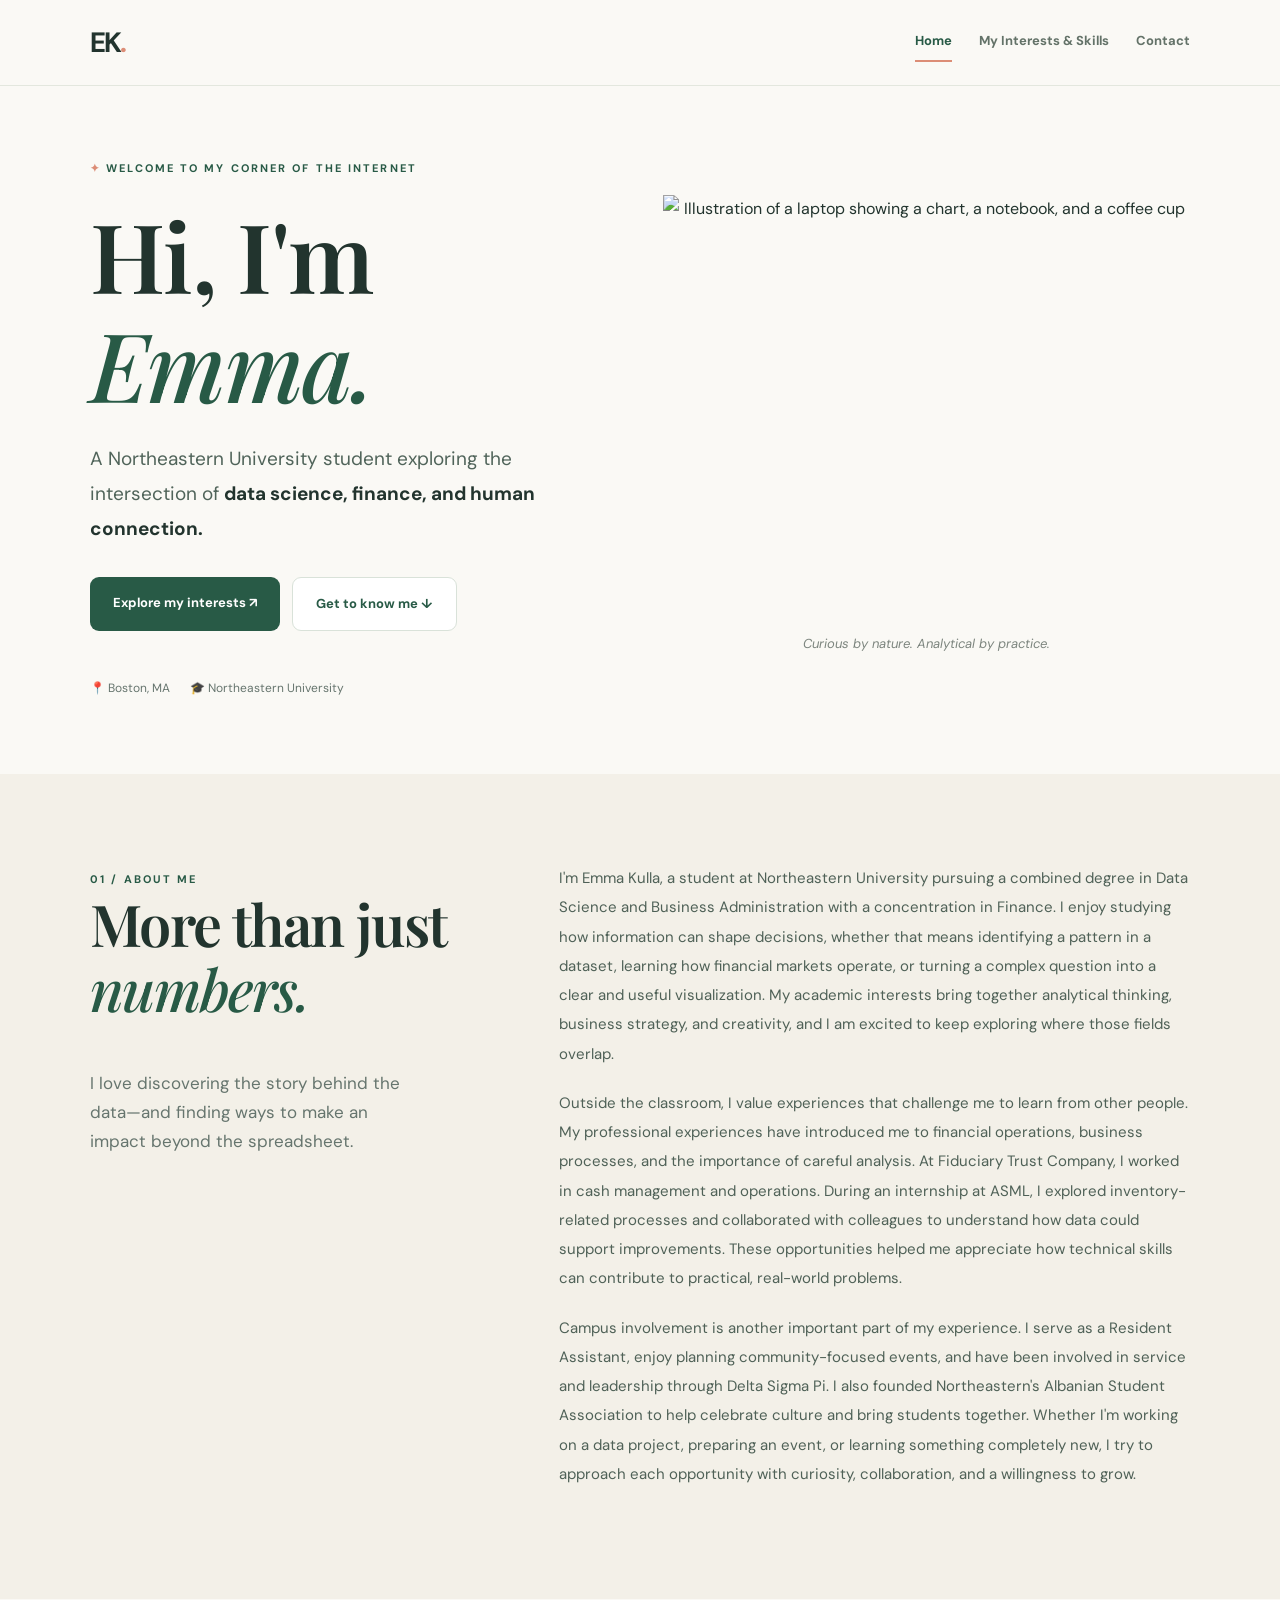
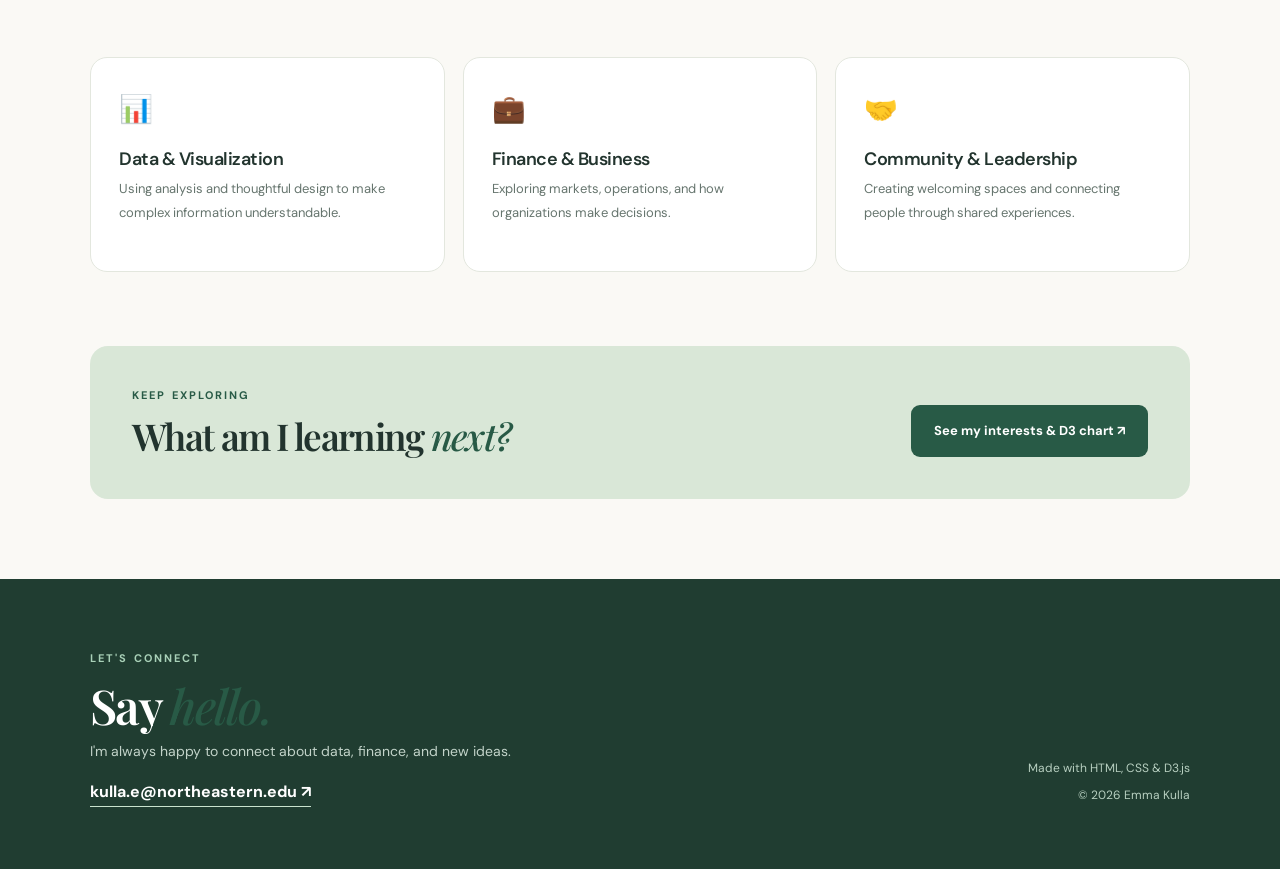
==== index.html @ 121f60bc "Add files via upload" ====
<!DOCTYPE html>
<html lang="en">
<head>
  <meta charset="UTF-8">
  <meta name="viewport" content="width=device-width, initial-scale=1">
  <meta name="description" content="Emma Kulla's personal website about data science, finance, and campus leadership.">
  <title>Emma Kulla | Home</title>
  <link rel="preconnect" href="https://fonts.googleapis.com">
  <link rel="preconnect" href="https://fonts.gstatic.com" crossorigin>
  <link href="https://fonts.googleapis.com/css2?family=DM+Sans:wght@400;500;600;700&family=Playfair+Display:wght@500;600;700&display=swap" rel="stylesheet">
  <link rel="stylesheet" href="styles.css">
</head>
<body>
  <header class="site-header">
    <div class="shell nav-wrap">
      <a class="brand" href="index.html">EK<span class="brand-dot">.</span></a>
      <nav aria-label="Main navigation">
        <a class="nav-link active" aria-current="page" href="index.html">Home</a>
        <a class="nav-link" href="interests.html">My Interests &amp; Skills</a>
        <a class="nav-link" href="#contact">Contact</a>
      </nav>
    </div>
  </header>
  <main>
    <section class="hero shell">
      <div class="hero-text">
        <span class="eyebrow"><span class="sparkle">✦</span> WELCOME TO MY CORNER OF THE INTERNET</span>
        <h1>Hi, I'm <em>Emma.</em></h1>
        <p class="lead">A Northeastern University student exploring the intersection of <strong>data science, finance, and human connection.</strong></p>
        <div class="hero-actions">
          <a class="button primary" href="interests.html">Explore my interests <span aria-hidden="true">↗</span></a>
          <a class="button secondary" href="#about">Get to know me ↓</a>
        </div>
        <div class="mini-facts"><span>📍 Boston, MA</span><span>🎓 Northeastern University</span></div>
      </div>
      <div class="hero-art">
        <img src="assets/hero-illustration.svg" alt="Illustration of a laptop showing a chart, a notebook, and a coffee cup" width="620" height="510">
        <span class="art-caption">Curious by nature. Analytical by practice.</span>
      </div>
    </section>
    <section id="about" class="about-section">
      <div class="shell split">
        <div><span class="eyebrow">01 / ABOUT ME</span><h2>More than just <em>numbers.</em></h2><p class="section-note">I love discovering the story behind the data—and finding ways to make an impact beyond the spreadsheet.</p></div>
        <div class="prose">
          <p>I'm Emma Kulla, a student at Northeastern University pursuing a combined degree in Data Science and Business Administration with a concentration in Finance. I enjoy studying how information can shape decisions, whether that means identifying a pattern in a dataset, learning how financial markets operate, or turning a complex question into a clear and useful visualization. My academic interests bring together analytical thinking, business strategy, and creativity, and I am excited to keep exploring where those fields overlap.</p>
          <p>Outside the classroom, I value experiences that challenge me to learn from other people. My professional experiences have introduced me to financial operations, business processes, and the importance of careful analysis. At Fiduciary Trust Company, I worked in cash management and operations. During an internship at ASML, I explored inventory-related processes and collaborated with colleagues to understand how data could support improvements. These opportunities helped me appreciate how technical skills can contribute to practical, real-world problems.</p>
          <p>Campus involvement is another important part of my experience. I serve as a Resident Assistant, enjoy planning community-focused events, and have been involved in service and leadership through Delta Sigma Pi. I also founded Northeastern's Albanian Student Association to help celebrate culture and bring students together. Whether I'm working on a data project, preparing an event, or learning something completely new, I try to approach each opportunity with curiosity, collaboration, and a willingness to grow.</p>
        </div>
      </div>
    </section>
    <section class="shell quick-cards" aria-label="Areas of focus">
      <article class="quick-card"><span class="card-icon">📊</span><h3>Data &amp; Visualization</h3><p>Using analysis and thoughtful design to make complex information understandable.</p></article>
      <article class="quick-card"><span class="card-icon">💼</span><h3>Finance &amp; Business</h3><p>Exploring markets, operations, and how organizations make decisions.</p></article>
      <article class="quick-card"><span class="card-icon">🤝</span><h3>Community &amp; Leadership</h3><p>Creating welcoming spaces and connecting people through shared experiences.</p></article>
    </section>
    <section class="cta-strip shell"><div><span class="eyebrow">KEEP EXPLORING</span><h2>What am I learning <em>next?</em></h2></div><a class="button primary" href="interests.html">See my interests &amp; D3 chart ↗</a></section>
  </main>
  <footer id="contact" class="footer"><div class="shell footer-layout"><div><span class="eyebrow">LET'S CONNECT</span><h2>Say <em>hello.</em></h2><p>I'm always happy to connect about data, finance, and new ideas.</p><a class="contact-email" href="mailto:kulla.e@northeastern.edu">kulla.e@northeastern.edu ↗</a></div><div class="footer-end"><span>Made with HTML, CSS &amp; D3.js</span><span>© 2026 Emma Kulla</span></div></div></footer>
</body>
</html>
---- styles.css ----
:root{--ink:#22342e;--muted:#66756e;--paper:#faf9f5;--cream:#f3f0e8;--sage:#d9e7d7;--green:#285a46;--coral:#dc8d76;--line:#e3e7de}*{box-sizing:border-box}html{scroll-behavior:smooth}body{margin:0;background:var(--paper);color:var(--ink);font-family:'DM Sans',Arial,sans-serif;line-height:1.7}a{color:inherit}img{max-width:100%;height:auto}.shell{width:min(1100px,calc(100% - 48px));margin-inline:auto}.site-header{background:rgba(250,249,245,.96);border-bottom:1px solid var(--line)}.nav-wrap{display:flex;align-items:center;justify-content:space-between;gap:20px;min-height:85px}.brand{font-weight:700;font-size:28px;letter-spacing:-2px;text-decoration:none}.brand-dot{color:var(--coral)}nav{display:flex;flex-wrap:wrap;gap:27px}nav a{font-weight:700;font-size:13px;text-decoration:none;padding:7px 0;color:#637268}nav a:hover,nav a.active{color:var(--green)}nav a.active{border-bottom:2px solid var(--coral)}.eyebrow{display:inline-block;font-size:11px;letter-spacing:2.1px;font-weight:700;color:var(--green)}.sparkle{color:var(--coral)}h1,h2,h3,h4,p{margin-top:0}h1,h2,h3{letter-spacing:-1.7px;line-height:1.13}h1,h2,h3,.footer h2{font-family:'Playfair Display',Georgia,serif;font-weight:600}em{color:var(--green);font-weight:500}h1{font-size:clamp(62px,7.5vw,103px);margin:20px 0 24px}h2{font-size:clamp(36px,4.5vw,58px)}h3{font-size:clamp(30px,3.3vw,44px)}h4{font-size:23px;margin:7px 0 0}.hero{min-height:650px;display:grid;grid-template-columns:1fr .98fr;align-items:center;gap:35px;padding-block:67px 76px}.hero-text{max-width:570px}.lead{font-size:19px;line-height:1.85;color:#50645a;max-width:510px}.lead strong{color:var(--ink);font-weight:700}.hero-actions{display:flex;gap:12px;flex-wrap:wrap;margin:30px 0}.button{display:inline-block;text-decoration:none;border-radius:9px;font-size:13px;font-weight:700;padding:15px 23px;transition:transform .2s ease,background .2s ease}.button:hover{transform:translateY(-2px)}.button.primary{background:var(--green);color:#fff}.button.primary:hover{background:#1c4535}.button.secondary{background:#fff;border:1px solid #d9e2d9;color:var(--green)}.mini-facts{display:flex;gap:20px;flex-wrap:wrap;color:var(--muted);font-size:12px;margin-top:47px}.hero-art{text-align:center}.hero-art img{display:block;width:100%}.art-caption{font-style:italic;font-size:13px;color:#7c857e}.about-section{background:var(--cream);padding:90px 0}.split{display:grid;grid-template-columns:.75fr 1.25fr;gap:90px}.section-note{color:var(--muted);font-size:17px;max-width:315px}.prose{color:#4f6157;font-size:15px;line-height:1.95}.prose p{margin-bottom:20px}.quick-cards{display:grid;grid-template-columns:repeat(3,1fr);gap:18px;padding-block:58px 74px}.quick-card{background:#fff;border:1px solid var(--line);border-radius:17px;padding:28px;min-height:215px}.card-icon{font-size:27px}.quick-card h3{font-family:'DM Sans',Arial,sans-serif;letter-spacing:-.5px;font-size:18px;margin:17px 0 8px}.quick-card p{font-size:13px;color:var(--muted);line-height:1.8}.cta-strip{background:var(--sage);padding:34px 42px 42px;border-radius:18px;display:flex;align-items:end;justify-content:space-between;gap:20px;margin-bottom:80px}.cta-strip h2{font-size:37px;margin:8px 0 0}.footer{background:#203d31;color:#fff;padding:64px 0}.footer-layout{display:flex;justify-content:space-between;align-items:end;gap:25px}.footer .eyebrow{color:#a9d1b8}.footer h2{font-size:48px;margin:8px 0}.footer p{font-size:14px;color:#c2d3c9}.contact-email{font-weight:700;text-decoration:none;border-bottom:1px solid #c9e3ce;padding-bottom:4px}.footer-end{display:flex;flex-direction:column;gap:7px;text-align:right;font-size:12px;color:#b7cfc0}.page-intro{display:grid;grid-template-columns:1fr .85fr;align-items:center;gap:50px;padding-block:82px 60px}.page-intro h2{font-size:clamp(48px,6vw,78px);margin:20px 0}.compact{max-width:560px}.interests-image{width:100%}.interests-copy{padding-block:15px 70px}.section-heading{max-width:760px;margin-bottom:28px}.section-heading h3{margin:12px 0 10px}.section-heading p{color:var(--muted);font-size:14px}.columns{columns:2;column-gap:48px}.columns p{break-inside:avoid}.chart-section{background:var(--cream);padding:75px 0 90px}.chart-card{background:white;border:1px solid var(--line);border-radius:18px;padding:30px 35px 20px;box-shadow:0 15px 30px rgba(34,52,46,.035)}.chart-top{display:flex;justify-content:space-between;align-items:center;gap:20px}.chart-pill{font-size:11px;color:var(--green);background:#e4efe5;border-radius:50px;padding:8px 14px;font-weight:700}#skills-chart svg{display:block;width:100%;height:auto;overflow:visible}.chart-detail{min-height:52px;background:#f6f9f5;border-radius:9px;padding:14px 18px;font-size:13px;color:var(--green)}.chart-source{font-size:11px;color:#7b8880;margin:14px 0 0}.interest-list{display:grid;grid-template-columns:1fr 1.1fr;gap:75px;padding-block:90px 35px}.interest-list ol{margin:0;padding-left:28px}.interest-list li{padding:0 0 19px 12px;color:#57665d}.interest-list li::marker{color:var(--coral);font-weight:700}.back-row{padding-bottom:80px}@media(max-width:800px){.hero,.split,.page-intro,.interest-list{grid-template-columns:1fr}.hero{padding-block:45px;gap:20px}.hero-art{max-width:580px;margin:auto}.split,.page-intro,.interest-list{gap:25px}.quick-cards{grid-template-columns:1fr}.columns{columns:1}.cta-strip,.footer-layout{align-items:start;flex-direction:column}.footer-end{text-align:left}.page-intro{padding-top:50px}.interests-image{max-width:400px}.mini-facts{margin-top:25px}}@media(max-width:480px){.shell{width:min(100% - 30px,1100px)}.nav-wrap{align-items:start;padding-block:15px;flex-direction:column;gap:8px}.site-header nav{gap:16px}h1{font-size:64px}.hero{min-height:0}.about-section,.chart-section{padding-block:55px}.chart-card{padding:20px 14px}.chart-top{align-items:start;flex-direction:column}.cta-strip{padding:25px}.footer{padding-block:45px}}
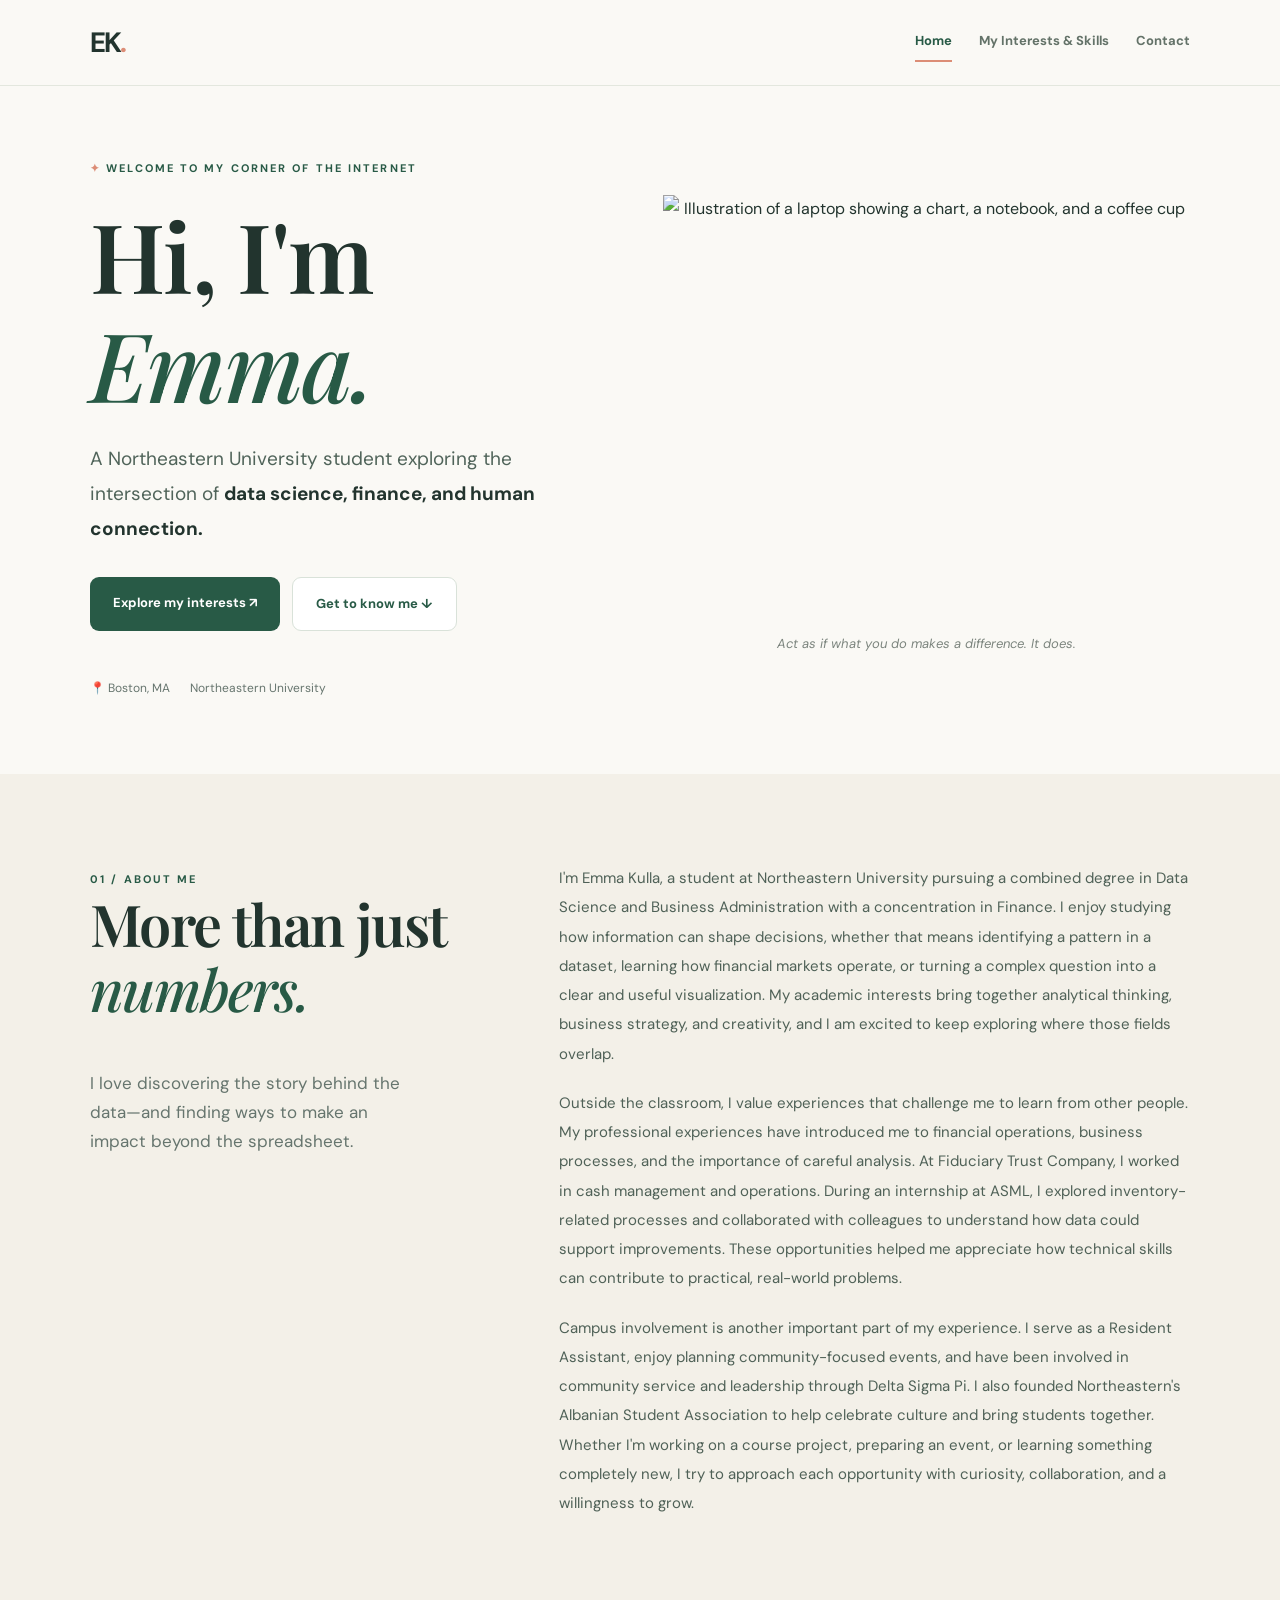
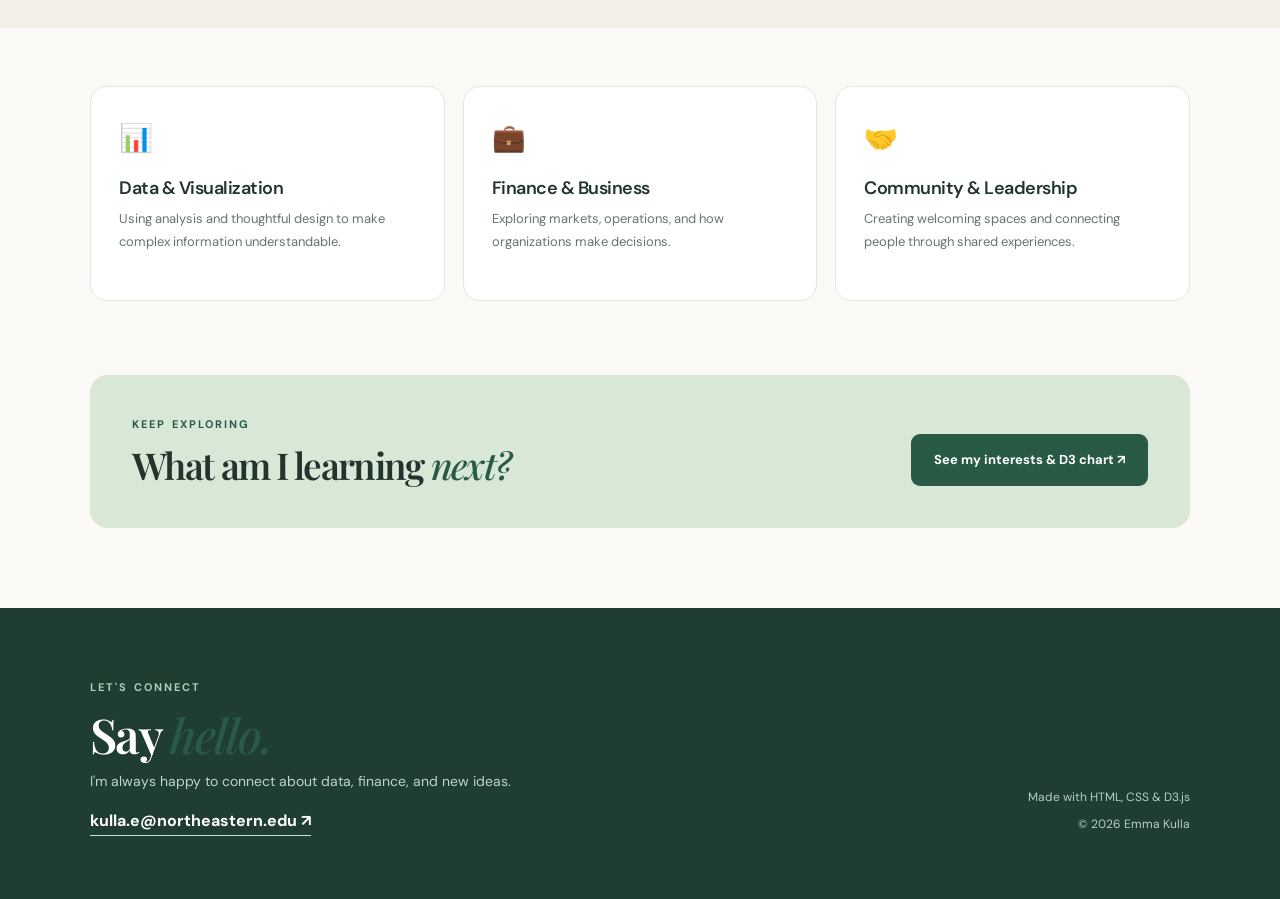
==== commit e40c3db4: "Update index.html" ====
--- a/index.html
+++ b/index.html
@@ -3,7 +3,7 @@
 <head>
   <meta charset="UTF-8">
   <meta name="viewport" content="width=device-width, initial-scale=1">
-  <meta name="description" content="Emma Kulla's personal website about data science, finance, and campus leadership.">
+  <meta name="description" content="Emma Kulla's personal website about her inolvements in data science, finance, and campus leadership.">
   <title>Emma Kulla | Home</title>
   <link rel="preconnect" href="https://fonts.googleapis.com">
   <link rel="preconnect" href="https://fonts.gstatic.com" crossorigin>
@@ -31,11 +31,11 @@
           <a class="button primary" href="interests.html">Explore my interests <span aria-hidden="true">↗</span></a>
           <a class="button secondary" href="#about">Get to know me ↓</a>
         </div>
-        <div class="mini-facts"><span>📍 Boston, MA</span><span>🎓 Northeastern University</span></div>
+        <div class="mini-facts"><span>📍 Boston, MA</span><span> Northeastern University</span></div>
       </div>
       <div class="hero-art">
-        <img src="assets/hero-illustration.svg" alt="Illustration of a laptop showing a chart, a notebook, and a coffee cup" width="620" height="510">
-        <span class="art-caption">Curious by nature. Analytical by practice.</span>
+        <img src="ahero-illustration.svg" alt="Illustration of a laptop showing a chart, a notebook, and a coffee cup" width="620" height="510">
+        <span class="art-caption">Act as if what you do makes a difference. It does.</span>
       </div>
     </section>
     <section id="about" class="about-section">
@@ -44,7 +44,7 @@
         <div class="prose">
           <p>I'm Emma Kulla, a student at Northeastern University pursuing a combined degree in Data Science and Business Administration with a concentration in Finance. I enjoy studying how information can shape decisions, whether that means identifying a pattern in a dataset, learning how financial markets operate, or turning a complex question into a clear and useful visualization. My academic interests bring together analytical thinking, business strategy, and creativity, and I am excited to keep exploring where those fields overlap.</p>
           <p>Outside the classroom, I value experiences that challenge me to learn from other people. My professional experiences have introduced me to financial operations, business processes, and the importance of careful analysis. At Fiduciary Trust Company, I worked in cash management and operations. During an internship at ASML, I explored inventory-related processes and collaborated with colleagues to understand how data could support improvements. These opportunities helped me appreciate how technical skills can contribute to practical, real-world problems.</p>
-          <p>Campus involvement is another important part of my experience. I serve as a Resident Assistant, enjoy planning community-focused events, and have been involved in service and leadership through Delta Sigma Pi. I also founded Northeastern's Albanian Student Association to help celebrate culture and bring students together. Whether I'm working on a data project, preparing an event, or learning something completely new, I try to approach each opportunity with curiosity, collaboration, and a willingness to grow.</p>
+          <p>Campus involvement is another important part of my experience. I serve as a Resident Assistant, enjoy planning community-focused events, and have been involved in community service and leadership through Delta Sigma Pi. I also founded Northeastern's Albanian Student Association to help celebrate culture and bring students together. Whether I'm working on a course project, preparing an event, or learning something completely new, I try to approach each opportunity with curiosity, collaboration, and a willingness to grow.</p>
         </div>
       </div>
     </section>
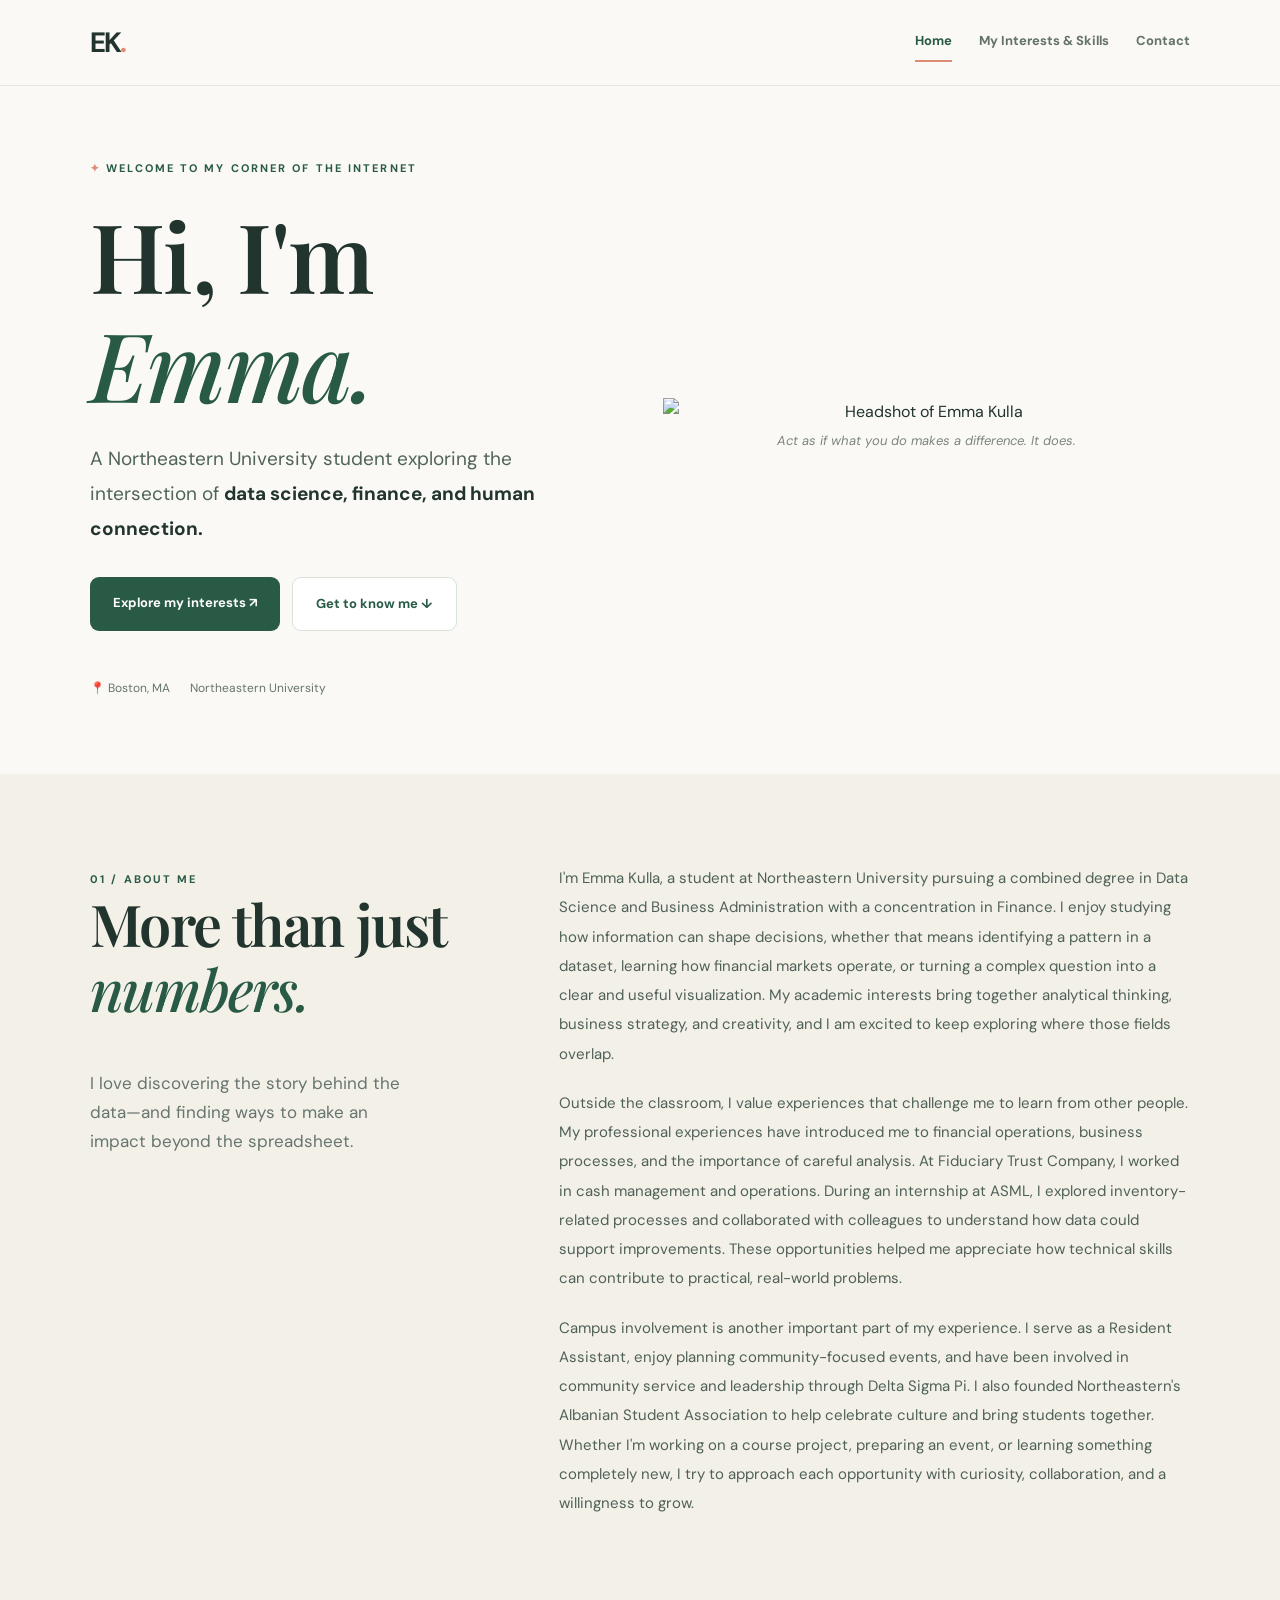
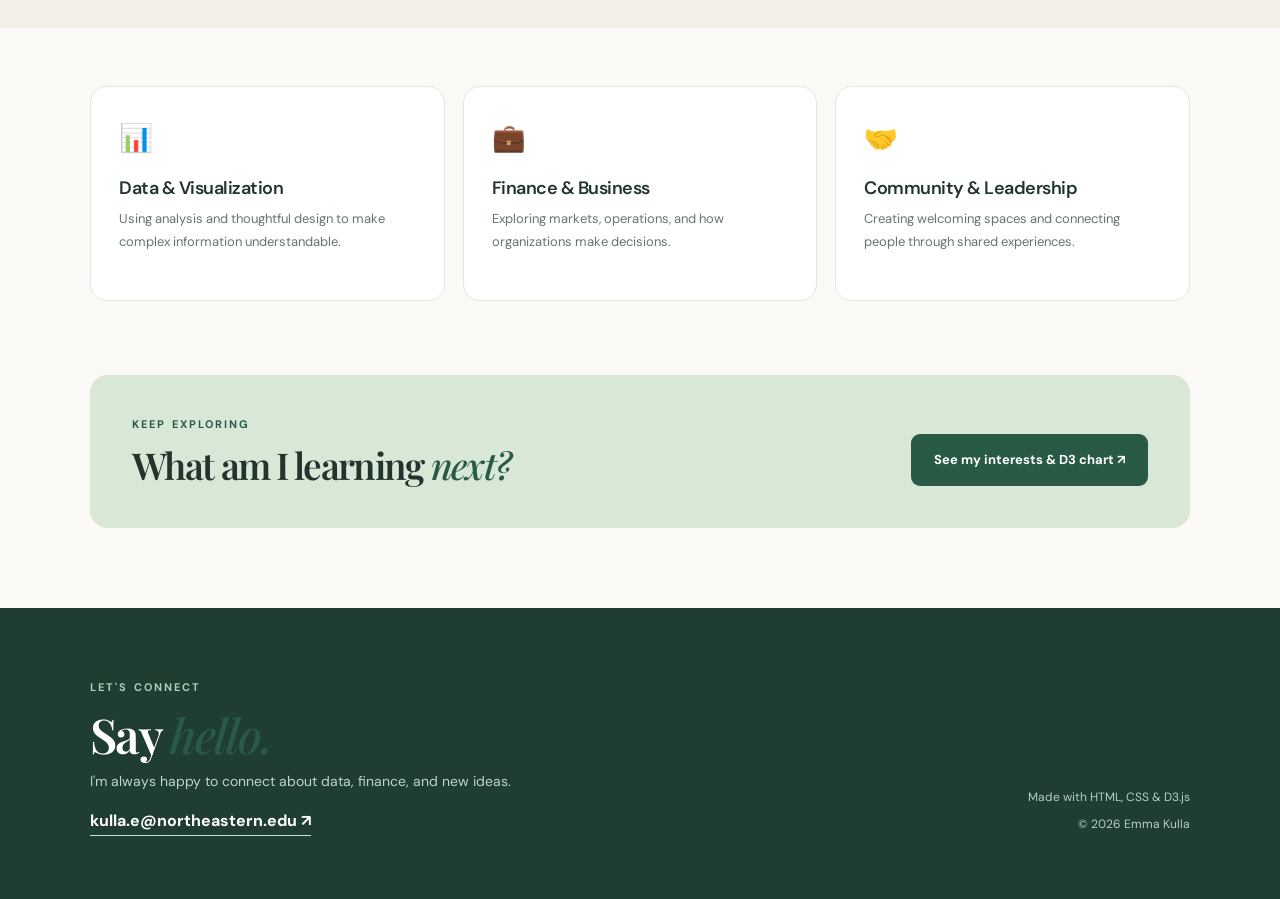
==== commit 9d90d4a0: "Update index.html" ====
--- a/index.html
+++ b/index.html
@@ -34,7 +34,7 @@
         <div class="mini-facts"><span>📍 Boston, MA</span><span> Northeastern University</span></div>
       </div>
       <div class="hero-art">
-        <img src="ahero-illustration.svg" alt="Illustration of a laptop showing a chart, a notebook, and a coffee cup" width="620" height="510">
+        <img src="emma-headshot.png" alt="Headshot of Emma Kulla" class="hero-headshot">
         <span class="art-caption">Act as if what you do makes a difference. It does.</span>
       </div>
     </section>
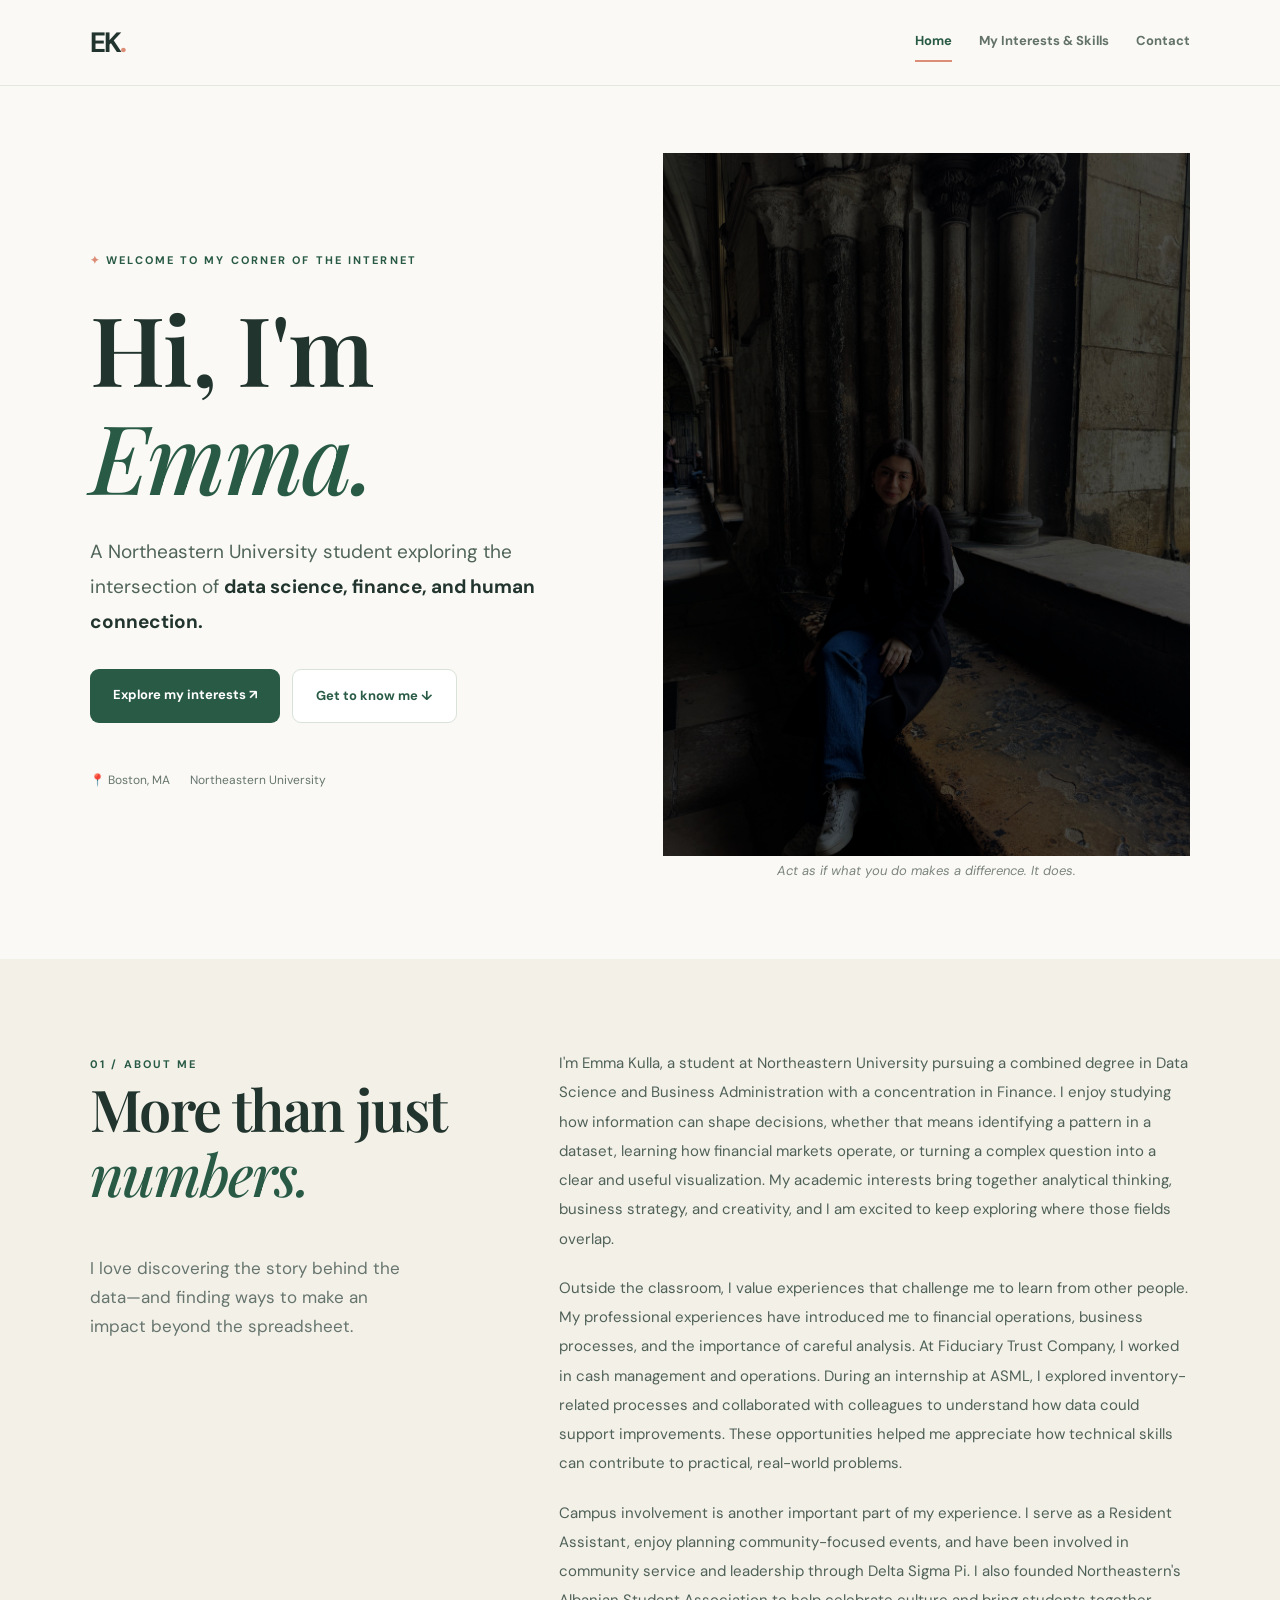
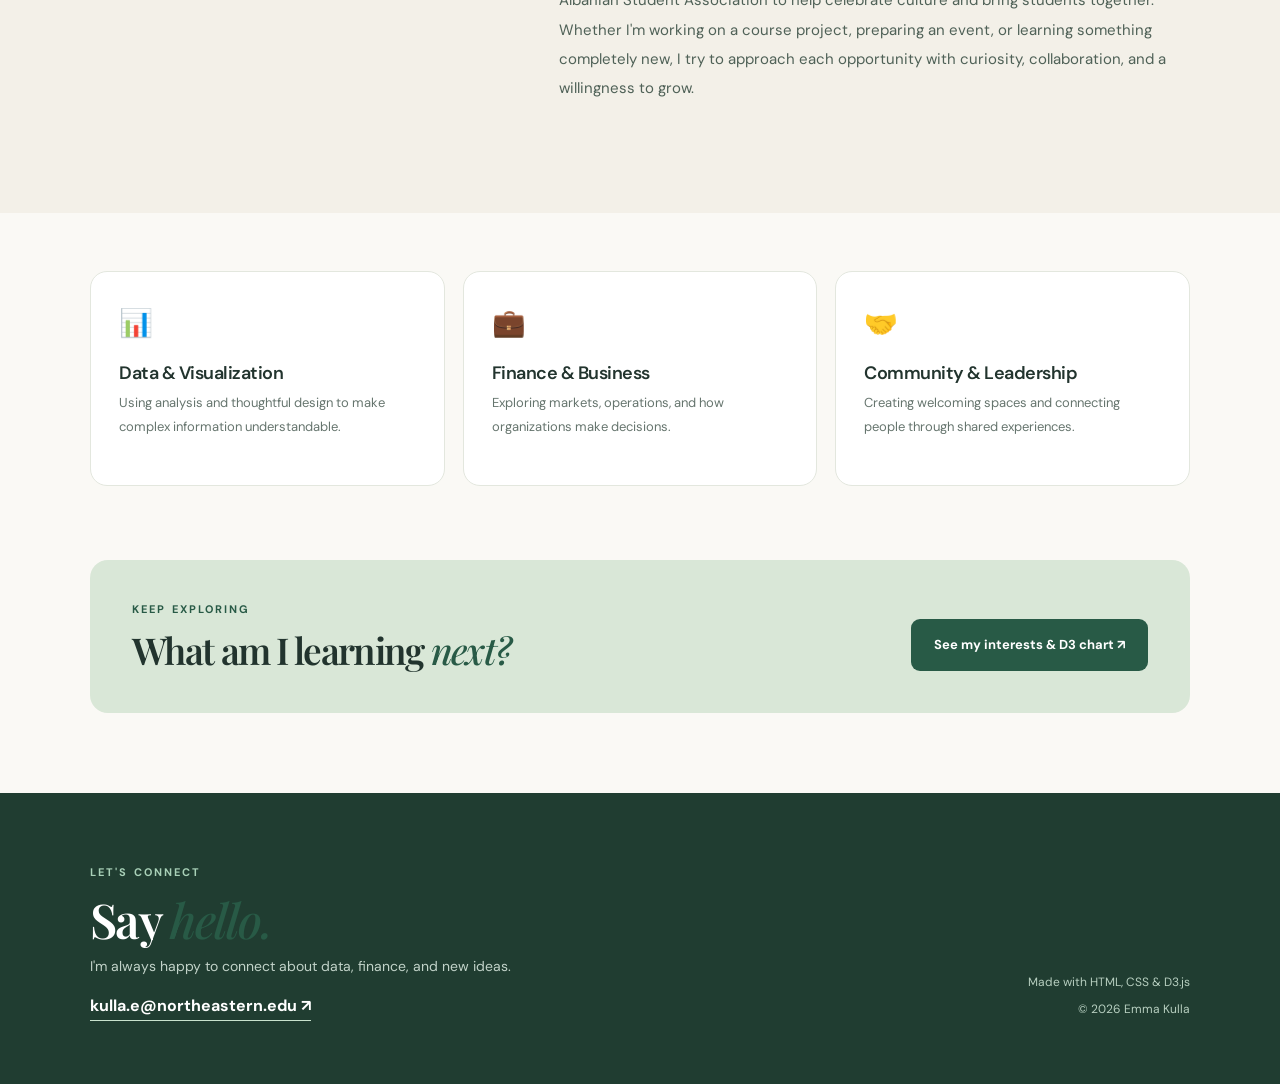
==== commit f6b6b018: "Update index.html" ====
--- a/index.html
+++ b/index.html
@@ -34,7 +34,7 @@
         <div class="mini-facts"><span>📍 Boston, MA</span><span> Northeastern University</span></div>
       </div>
       <div class="hero-art">
-        <img src="emma-headshot.png" alt="Headshot of Emma Kulla" class="hero-headshot">
+        <img src="emma_img.jpg" alt="Headshot of Emma Kulla" class="hero-headshot">
         <span class="art-caption">Act as if what you do makes a difference. It does.</span>
       </div>
     </section>
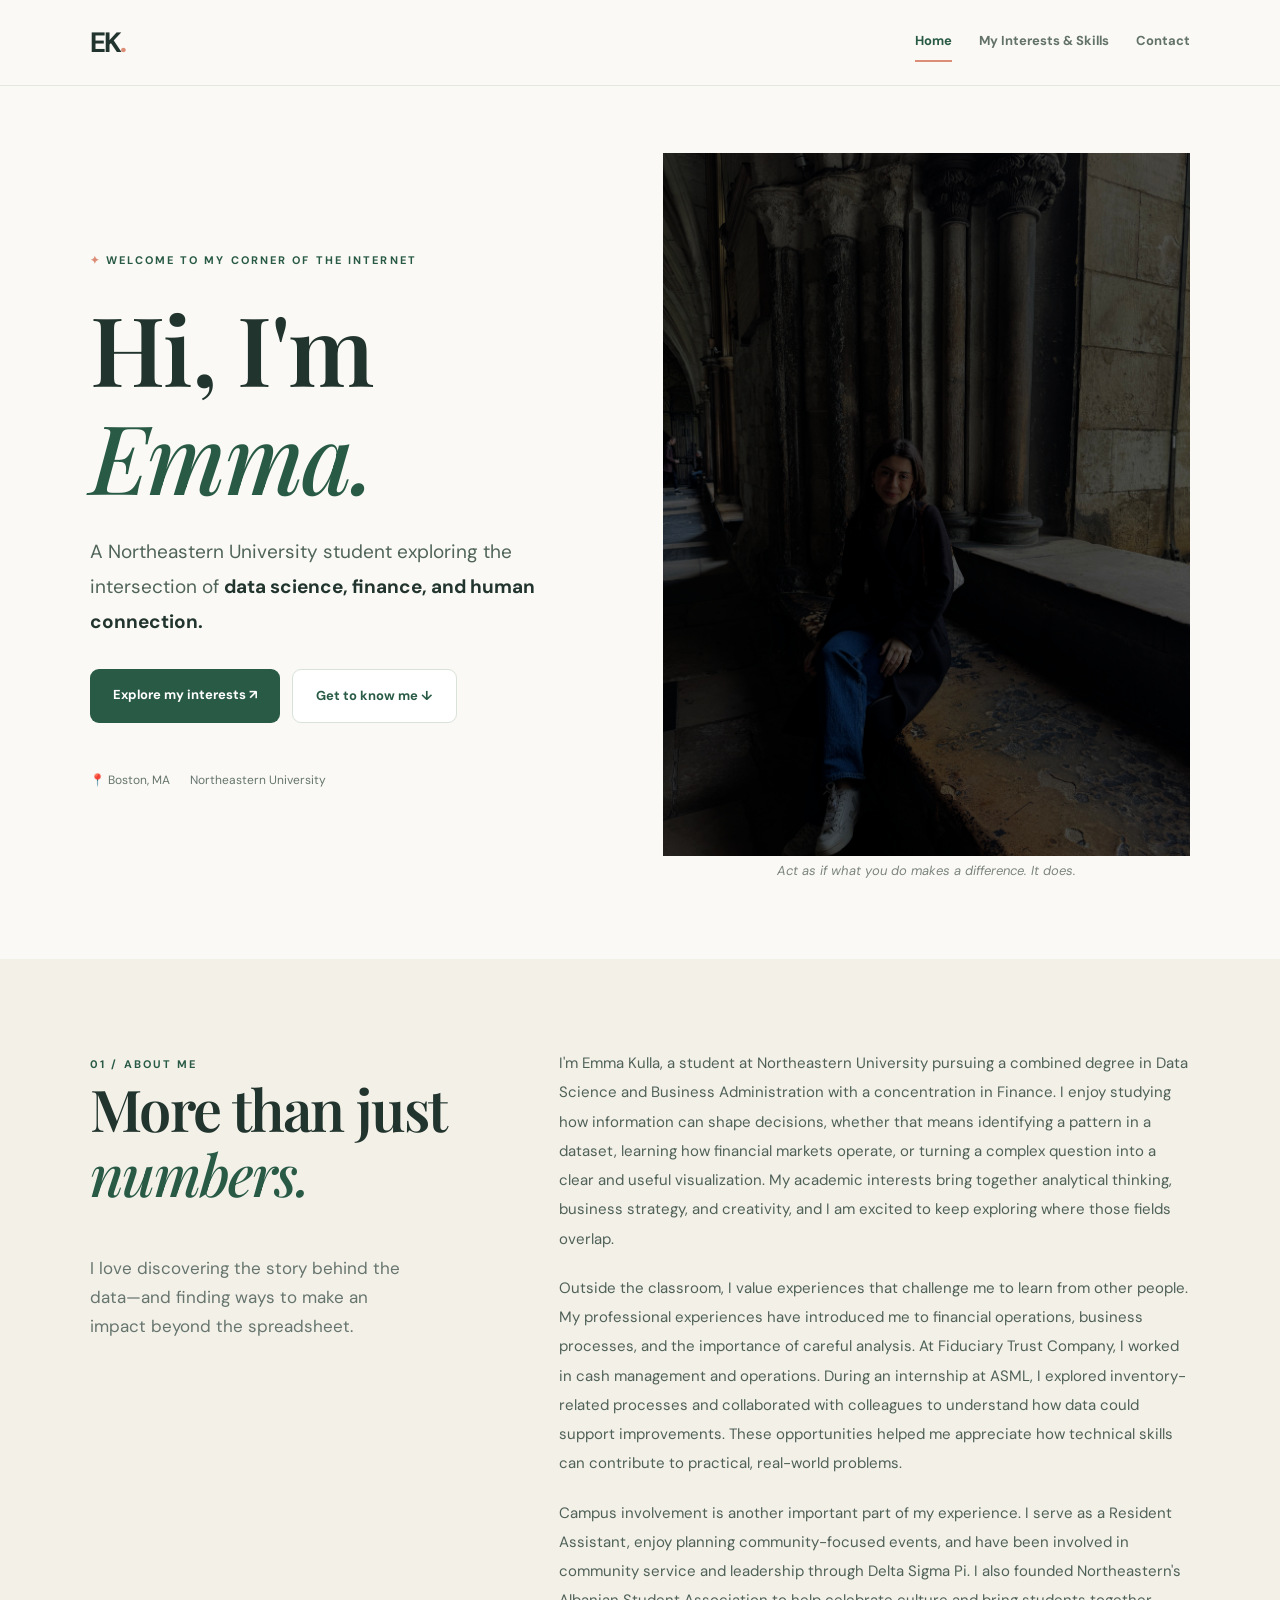
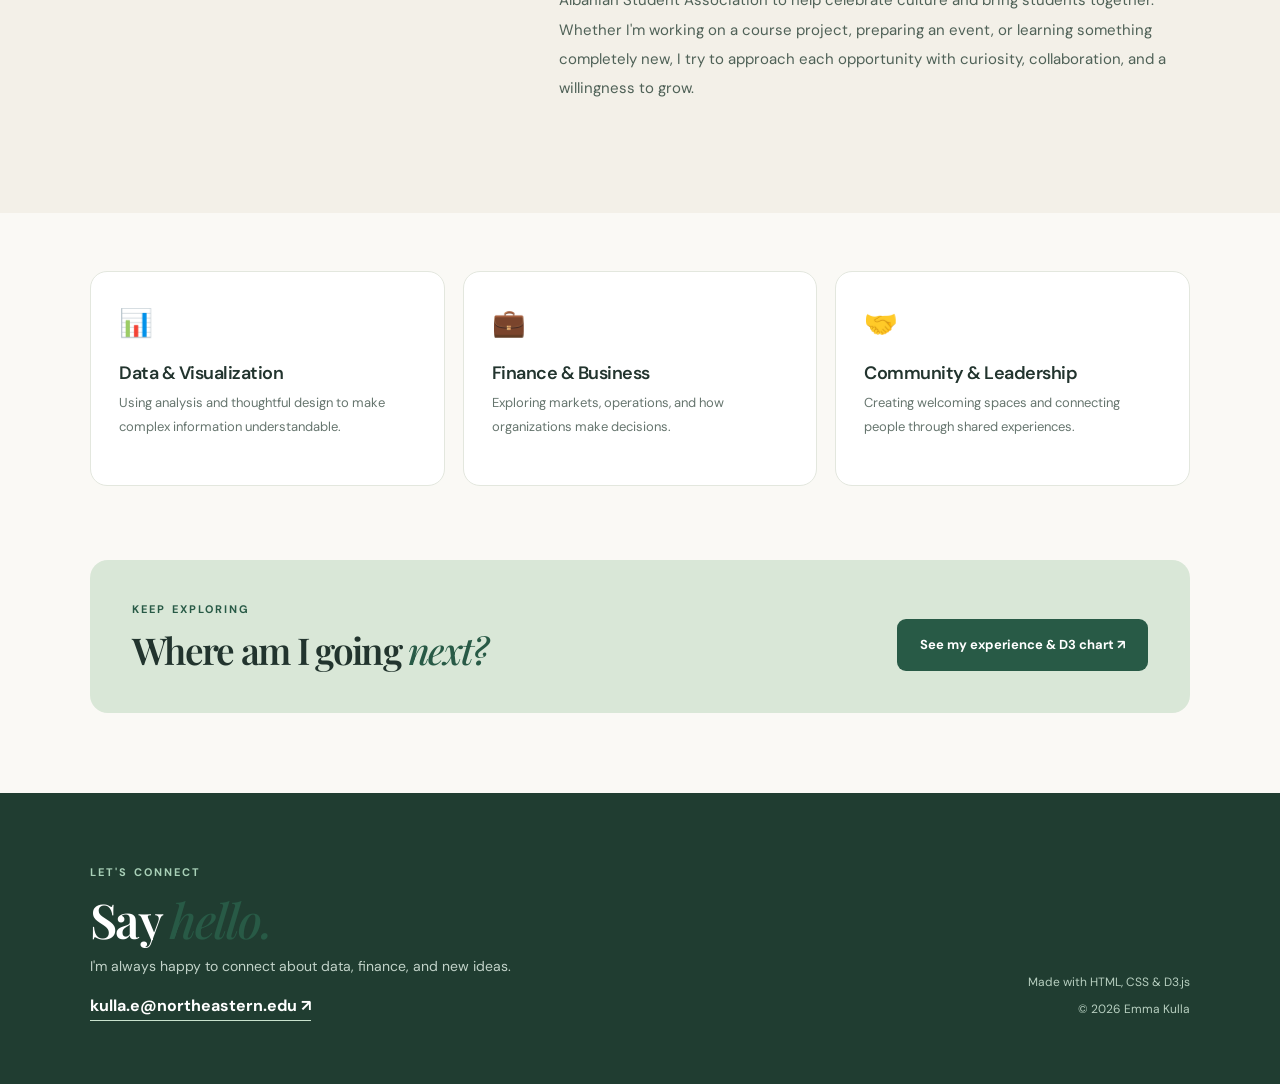
==== commit 7d7682e5: "Update index.html" ====
--- a/index.html
+++ b/index.html
@@ -53,7 +53,7 @@
       <article class="quick-card"><span class="card-icon">💼</span><h3>Finance &amp; Business</h3><p>Exploring markets, operations, and how organizations make decisions.</p></article>
       <article class="quick-card"><span class="card-icon">🤝</span><h3>Community &amp; Leadership</h3><p>Creating welcoming spaces and connecting people through shared experiences.</p></article>
     </section>
-    <section class="cta-strip shell"><div><span class="eyebrow">KEEP EXPLORING</span><h2>What am I learning <em>next?</em></h2></div><a class="button primary" href="interests.html">See my interests &amp; D3 chart ↗</a></section>
+    <section class="cta-strip shell"><div><span class="eyebrow">KEEP EXPLORING</span><h2>Where am I going <em>next?</em></h2></div><a class="button primary" href="interests.html">See my experience &amp; D3 chart ↗</a></section>
   </main>
   <footer id="contact" class="footer"><div class="shell footer-layout"><div><span class="eyebrow">LET'S CONNECT</span><h2>Say <em>hello.</em></h2><p>I'm always happy to connect about data, finance, and new ideas.</p><a class="contact-email" href="mailto:kulla.e@northeastern.edu">kulla.e@northeastern.edu ↗</a></div><div class="footer-end"><span>Made with HTML, CSS &amp; D3.js</span><span>© 2026 Emma Kulla</span></div></div></footer>
 </body>
